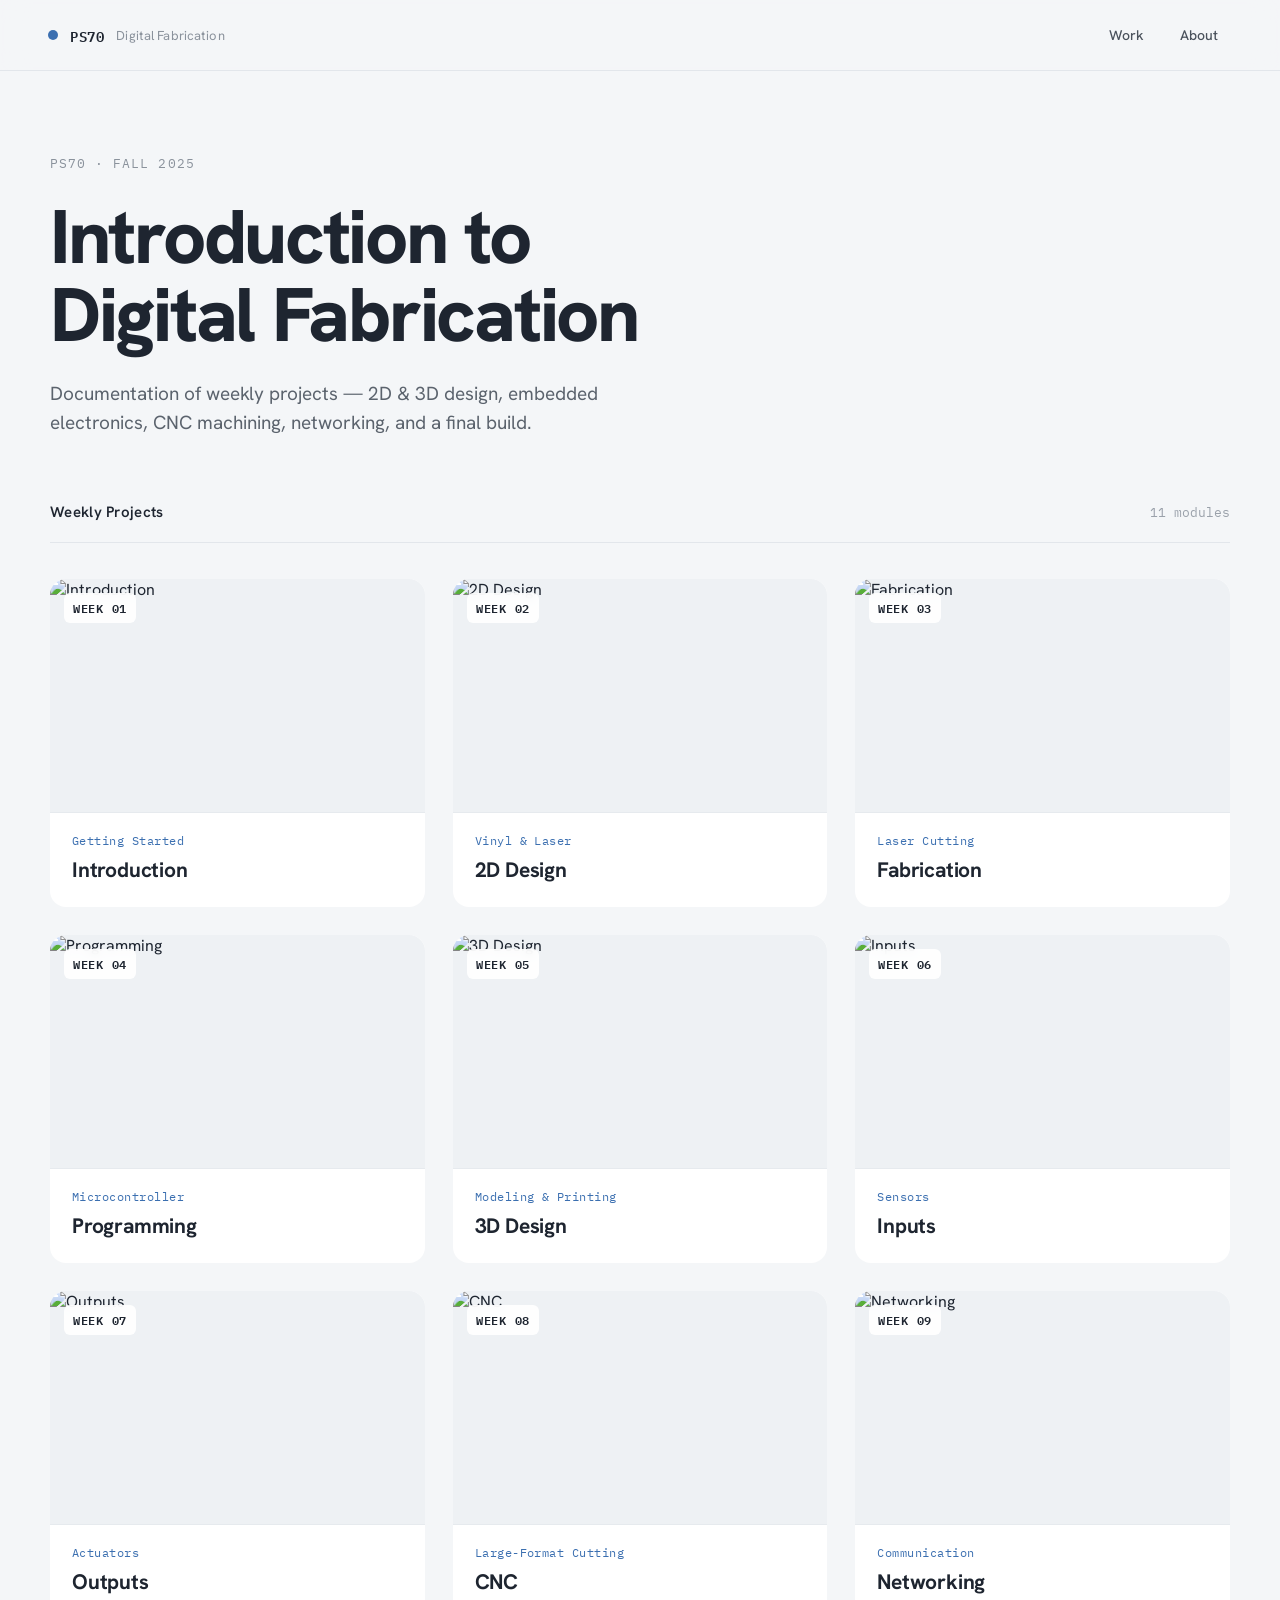
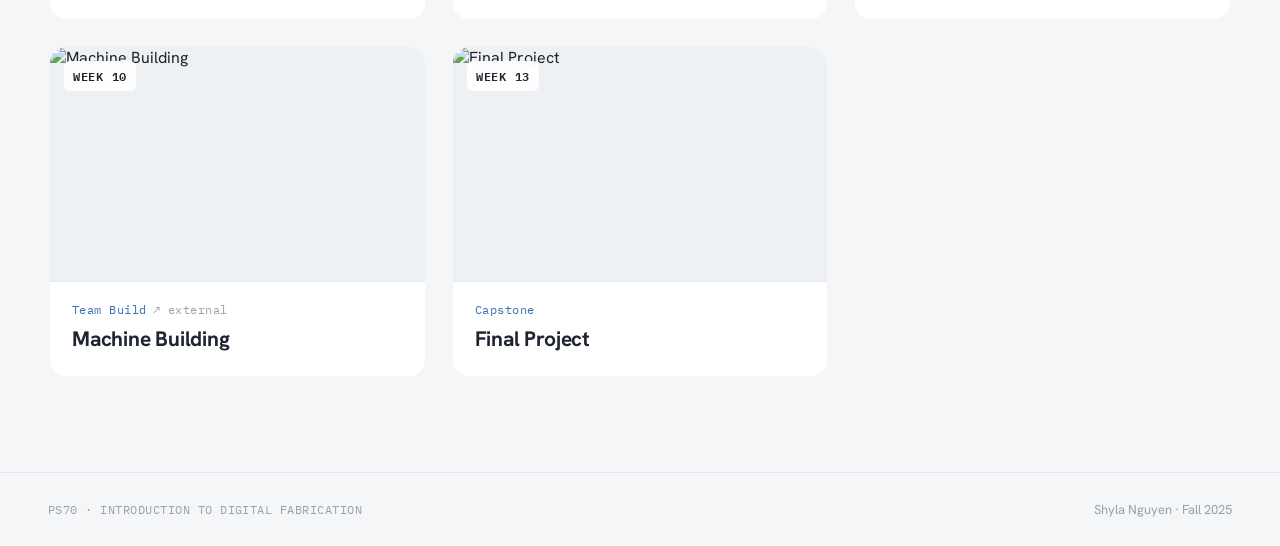
==== index.html @ d968ac26 "Redesign portfolio as multi-page static site Rebuild the site with the Claude Design look (Hanken Gr" ====
<!DOCTYPE html>
<html lang="en">
<head>
<meta charset="utf-8">
<meta name="viewport" content="width=device-width, initial-scale=1">
<title>Shyla Nguyen · PS70 Digital Fabrication</title>
<link rel="preconnect" href="https://fonts.googleapis.com">
<link rel="preconnect" href="https://fonts.gstatic.com" crossorigin>
<link href="https://fonts.googleapis.com/css2?family=Hanken+Grotesk:wght@400;500;600;700;800&family=IBM+Plex+Mono:wght@400;500;600&display=swap" rel="stylesheet">
<link href="style.css" rel="stylesheet">
</head>
<body>
  <header class="site-header">
    <a class="brand" href="index.html">
      <span class="brand-dot"></span>
      <span class="brand-name">PS70</span>
      <span class="brand-sub">Digital Fabrication</span>
    </a>
    <nav class="site-nav">
      <a class="nav-link" href="index.html">Work</a>
      <a class="nav-link" href="about.html">About</a>
    </nav>
  </header>
  <main class="main">
    <section class="hero">
      <div class="eyebrow">PS70 · FALL 2025</div>
      <h1 class="hero-title">Introduction to Digital Fabrication</h1>
      <p class="hero-sub">Documentation of weekly projects — 2D &amp; 3D design, embedded electronics, CNC machining, networking, and a final build.</p>
    </section>

    <section class="section">
      <div class="section-head">
        <h2 class="section-title">Weekly Projects</h2>
        <span class="section-count">11 modules</span>
      </div>
      <div class="grid">
      <a class="card" href="01_intro/index.html">
        <div class="card-thumb">
          <img src="01_intro/table-sketches-thumbnail.jpg" alt="Introduction" loading="lazy">
          <span class="card-badge">WEEK 01</span>
        </div>
        <div class="card-body">
          <div class="card-tag">Getting Started</div>
          <div class="card-title">Introduction</div>
        </div>
      </a>
      <a class="card" href="02_2Ddesign/index.html">
        <div class="card-thumb">
          <img src="02_2Ddesign/bearboxstack-thumbnail.jpg" alt="2D Design" loading="lazy">
          <span class="card-badge">WEEK 02</span>
        </div>
        <div class="card-body">
          <div class="card-tag">Vinyl &amp; Laser</div>
          <div class="card-title">2D Design</div>
        </div>
      </a>
      <a class="card" href="03_fabrication/index.html">
        <div class="card-thumb">
          <img src="03_fabrication/ferris-wheel-thumbnail.jpg" alt="Fabrication" loading="lazy">
          <span class="card-badge">WEEK 03</span>
        </div>
        <div class="card-body">
          <div class="card-tag">Laser Cutting</div>
          <div class="card-title">Fabrication</div>
        </div>
      </a>
      <a class="card" href="04_microcontroller/index.html">
        <div class="card-thumb">
          <img src="04_microcontroller/week-4-thumbnail.jpg" alt="Programming" loading="lazy">
          <span class="card-badge">WEEK 04</span>
        </div>
        <div class="card-body">
          <div class="card-tag">Microcontroller</div>
          <div class="card-title">Programming</div>
        </div>
      </a>
      <a class="card" href="05_3Ddesign/index.html">
        <div class="card-thumb">
          <img src="05_3Ddesign/cat-scan-thumbnail.jpg" alt="3D Design" loading="lazy">
          <span class="card-badge">WEEK 05</span>
        </div>
        <div class="card-body">
          <div class="card-tag">Modeling &amp; Printing</div>
          <div class="card-title">3D Design</div>
        </div>
      </a>
      <a class="card" href="06_inputs/index.html">
        <div class="card-thumb">
          <img src="06_inputs/mic-thumbnail.jpg" alt="Inputs" loading="lazy">
          <span class="card-badge">WEEK 06</span>
        </div>
        <div class="card-body">
          <div class="card-tag">Sensors</div>
          <div class="card-title">Inputs</div>
        </div>
      </a>
      <a class="card" href="07_outputs/index.html">
        <div class="card-thumb">
          <img src="07_outputs/car-thumbnail.jpg" alt="Outputs" loading="lazy">
          <span class="card-badge">WEEK 07</span>
        </div>
        <div class="card-body">
          <div class="card-tag">Actuators</div>
          <div class="card-title">Outputs</div>
        </div>
      </a>
      <a class="card" href="08_cnc/index.html">
        <div class="card-thumb">
          <img src="08_cnc/pond-thumbnail.jpg" alt="CNC" loading="lazy">
          <span class="card-badge">WEEK 08</span>
        </div>
        <div class="card-body">
          <div class="card-tag">Large-Format Cutting</div>
          <div class="card-title">CNC</div>
        </div>
      </a>
      <a class="card" href="09_networking/index.html">
        <div class="card-thumb">
          <img src="09_networking/turret-control-thumbnail.jpg" alt="Networking" loading="lazy">
          <span class="card-badge">WEEK 09</span>
        </div>
        <div class="card-body">
          <div class="card-tag">Communication</div>
          <div class="card-title">Networking</div>
        </div>
      </a>
      <a class="card" href="https://mmattyv.github.io/ps70-website/week10/" target="_blank" rel="noopener">
        <div class="card-thumb">
          <img src="10_machine/siracha.jpg" alt="Machine Building" loading="lazy">
          <span class="card-badge">WEEK 10</span>
        </div>
        <div class="card-body">
          <div class="card-tag">Team Build<span class="ext">↗ external</span></div>
          <div class="card-title">Machine Building</div>
        </div>
      </a>
      <a class="card" href="13_finalproject/index.html">
        <div class="card-thumb">
          <img src="13_finalproject/table_p2.jpg" alt="Final Project" loading="lazy">
          <span class="card-badge">WEEK 13</span>
        </div>
        <div class="card-body">
          <div class="card-tag">Capstone</div>
          <div class="card-title">Final Project</div>
        </div>
      </a>
      </div>
    </section>
  </main>
  <footer class="site-footer">
    <span class="footer-left">PS70 · INTRODUCTION TO DIGITAL FABRICATION</span>
    <span class="footer-right">Shyla Nguyen · Fall 2025</span>
  </footer>
</body>
</html>
---- style.css ----
/* PS70 — Introduction to Digital Fabrication
   Shared styles for the multi-page portfolio. Design ported from the
   Claude Design redesign (Hanken Grotesk + IBM Plex Mono, light UI). */

:root {
  --bg: #F4F6F8;
  --ink: #1E2530;
  --body: #3A424C;
  --muted: #4A525C;
  --muted-2: #5B636D;
  --muted-3: #8A929C;
  --muted-4: #9AA1AA;
  --accent: #3B6FB0;
  --line: #E2E6EB;
  --line-2: #E6EAEE;
  --line-3: #D4DAE0;
  --card: #FFFFFF;
  --thumb-bg: #EEF1F4;
}

* { box-sizing: border-box; }
html, body { margin: 0; padding: 0; }

body {
  font-family: 'Hanken Grotesk', system-ui, sans-serif;
  background: var(--bg);
  color: var(--ink);
  -webkit-font-smoothing: antialiased;
  min-height: 100vh;
  display: flex;
  flex-direction: column;
}

a { color: inherit; }
img { max-width: 100%; }

/* ---------- Header ---------- */
.site-header {
  position: sticky;
  top: 0;
  z-index: 30;
  display: flex;
  align-items: center;
  justify-content: space-between;
  gap: 16px;
  padding: 18px 48px;
  background: rgba(244, 246, 248, 0.82);
  backdrop-filter: blur(14px);
  -webkit-backdrop-filter: blur(14px);
  border-bottom: 1px solid var(--line);
}
.brand {
  display: flex;
  align-items: center;
  gap: 12px;
  text-decoration: none;
}
.brand-dot {
  width: 10px;
  height: 10px;
  border-radius: 50%;
  background: var(--accent);
  display: inline-block;
  flex-shrink: 0;
}
.brand-name {
  font-family: 'IBM Plex Mono', monospace;
  font-weight: 600;
  font-size: 14px;
  letter-spacing: 0.04em;
  color: var(--ink);
}
.brand-sub { font-size: 13px; color: var(--muted-3); letter-spacing: 0.01em; }
.site-nav { display: flex; align-items: center; gap: 8px; }
.nav-link {
  padding: 8px 14px;
  border-radius: 8px;
  font-size: 14px;
  font-weight: 500;
  color: var(--muted);
  text-decoration: none;
}
.nav-link:hover { background: rgba(30, 37, 48, 0.05); }

/* ---------- Layout ---------- */
.main { flex: 1; padding: 0 48px 96px; }

/* ---------- Home hero ---------- */
.hero { max-width: 1180px; margin: 0 auto; padding: 84px 0 64px; }
.eyebrow {
  font-family: 'IBM Plex Mono', monospace;
  font-size: 13px;
  letter-spacing: 0.08em;
  color: var(--muted-3);
  margin-bottom: 26px;
}
.hero-title {
  font-size: clamp(40px, 6vw, 76px);
  line-height: 1.02;
  font-weight: 800;
  letter-spacing: -0.03em;
  margin: 0 0 26px;
  max-width: 16ch;
  text-wrap: balance;
}
.hero-sub {
  font-size: 19px;
  line-height: 1.55;
  color: var(--muted-2);
  max-width: 56ch;
  margin: 0;
}

/* ---------- Projects grid ---------- */
.section { max-width: 1180px; margin: 0 auto; }
.section-head {
  display: flex;
  align-items: baseline;
  justify-content: space-between;
  padding-bottom: 20px;
  border-bottom: 1px solid var(--line);
  margin-bottom: 36px;
}
.section-title {
  font-size: 15px;
  font-weight: 600;
  letter-spacing: 0.02em;
  margin: 0;
  color: var(--ink);
}
.section-count {
  font-family: 'IBM Plex Mono', monospace;
  font-size: 13px;
  color: var(--muted-4);
}
.grid {
  display: grid;
  grid-template-columns: repeat(auto-fill, minmax(320px, 1fr));
  gap: 28px;
}
.card {
  background: var(--card);
  border-radius: 16px;
  overflow: hidden;
  display: flex;
  flex-direction: column;
  text-decoration: none;
  color: inherit;
  transition: box-shadow 0.25s ease, transform 0.25s ease;
}
.card:hover {
  box-shadow: 0 18px 40px -18px rgba(30, 37, 48, 0.28);
  transform: translateY(-4px);
}
.card-thumb {
  position: relative;
  aspect-ratio: 16 / 10;
  background: var(--thumb-bg);
  border-bottom: 1px solid var(--line-2);
}
.card-thumb img {
  position: absolute;
  inset: 0;
  width: 100%;
  height: 100%;
  object-fit: cover;
}
.card-badge {
  position: absolute;
  top: 14px;
  left: 14px;
  z-index: 2;
  font-family: 'IBM Plex Mono', monospace;
  font-size: 12px;
  font-weight: 600;
  letter-spacing: 0.06em;
  color: var(--ink);
  background: rgba(255, 255, 255, 0.9);
  backdrop-filter: blur(4px);
  padding: 5px 9px;
  border-radius: 6px;
}
.card-body {
  padding: 20px 22px 24px;
  display: flex;
  flex-direction: column;
  gap: 8px;
}
.card-tag {
  font-family: 'IBM Plex Mono', monospace;
  font-size: 12px;
  letter-spacing: 0.04em;
  color: var(--accent);
  display: flex;
  align-items: center;
  gap: 6px;
}
.card-tag .ext { color: var(--muted-4); }
.card-title {
  font-size: 21px;
  font-weight: 700;
  letter-spacing: -0.01em;
  color: var(--ink);
}

/* ---------- Week detail ---------- */
.article-wrap { max-width: 800px; margin: 0 auto; }
.back-link {
  display: inline-flex;
  align-items: center;
  gap: 8px;
  font-size: 14px;
  font-weight: 500;
  color: var(--muted-2);
  text-decoration: none;
  margin: 40px 0 44px;
}
.back-link:hover { color: var(--ink); }
.back-link .arrow { font-family: 'IBM Plex Mono', monospace; }
.week-eyebrow {
  font-family: 'IBM Plex Mono', monospace;
  font-size: 13px;
  letter-spacing: 0.08em;
  color: var(--accent);
  margin-bottom: 16px;
}
.week-title {
  font-size: clamp(34px, 5vw, 56px);
  line-height: 1.04;
  font-weight: 800;
  letter-spacing: -0.025em;
  margin: 0 0 32px;
}
.hero-img {
  display: block;
  width: 100%;
  max-width: 720px;
  height: auto;
  margin-bottom: 44px;
  border-radius: 18px;
  border: 1px solid var(--line-2);
}

/* ---------- Article blocks ---------- */
.article { max-width: 720px; }
.a-h {
  font-size: 23px;
  font-weight: 700;
  letter-spacing: -0.015em;
  color: var(--ink);
  margin: 40px 0 0;
  line-height: 1.25;
}
.a-p { font-size: 17px; line-height: 1.72; color: var(--body); margin: 16px 0; }
.a-ul, .a-ol {
  font-size: 17px;
  line-height: 1.7;
  color: var(--body);
  margin: 14px 0;
  padding-left: 24px;
}
.a-ul li { margin-bottom: 8px; }
.a-ol li { margin-bottom: 12px; }
.a-fig { margin: 0; }
.a-fig img, .a-fig video {
  display: block;
  width: 100%;
  max-width: 720px;
  height: auto;
  margin: 26px 0 6px;
  border-radius: 12px;
  border: 1px solid var(--line-2);
}
.a-fig video { background: #000; }
.a-cap { font-size: 13px; color: var(--muted-4); margin: 0 0 22px; }
.a-code {
  background: var(--ink);
  color: var(--line-2);
  font-family: 'IBM Plex Mono', monospace;
  font-size: 12.5px;
  line-height: 1.6;
  padding: 18px 20px;
  border-radius: 12px;
  overflow-x: auto;
  margin: 22px 0;
  white-space: pre;
}
.a-code code { font-family: inherit; background: none; color: inherit; padding: 0; }
.a-dl {
  display: inline-flex;
  align-items: center;
  gap: 8px;
  text-decoration: none;
  font-size: 14px;
  font-weight: 600;
  color: var(--ink);
  border: 1px solid var(--line-3);
  padding: 10px 16px;
  border-radius: 10px;
  margin: 10px 10px 10px 0;
}
.a-dl:hover { background: rgba(30, 37, 48, 0.04); }
.a-model { margin: 26px 0; }
.a-model model-viewer {
  width: 100%;
  height: 380px;
  background: var(--thumb-bg);
  border-radius: 12px;
  border: 1px solid var(--line-2);
  display: block;
}
.a-iframe {
  display: block;
  width: 100%;
  height: 480px;
  border: 1px solid var(--line-2);
  border-radius: 12px;
  margin: 26px 0;
}

/* ---------- About ---------- */
.about {
  max-width: 820px;
  margin: 0 auto;
  padding: 72px 0 0;
  display: flex;
  gap: 56px;
  flex-wrap: wrap;
  align-items: flex-start;
}
.about-photo {
  width: 180px;
  height: 180px;
  flex-shrink: 0;
  border: 1px solid var(--line-2);
  border-radius: 50%;
  object-fit: cover;
}
.about-body { flex: 1; min-width: 300px; }
.about-eyebrow {
  font-family: 'IBM Plex Mono', monospace;
  font-size: 13px;
  letter-spacing: 0.08em;
  color: var(--muted-3);
  margin-bottom: 18px;
}
.about-title {
  font-size: clamp(32px, 4.5vw, 48px);
  line-height: 1.05;
  font-weight: 800;
  letter-spacing: -0.025em;
  margin: 0 0 24px;
}
.about-title .accent { color: var(--accent); }
.about-p { font-size: 18px; line-height: 1.65; color: var(--muted); margin: 0 0 20px; }
.about-p:last-child { margin-bottom: 32px; }

/* ---------- Footer ---------- */
.site-footer {
  border-top: 1px solid var(--line);
  padding: 28px 48px;
  display: flex;
  align-items: center;
  justify-content: space-between;
  flex-wrap: wrap;
  gap: 12px;
}
.footer-left {
  font-family: 'IBM Plex Mono', monospace;
  font-size: 12px;
  color: var(--muted-4);
  letter-spacing: 0.04em;
}
.footer-right { font-size: 13px; color: var(--muted-4); }

/* ---------- Responsive ---------- */
@media (max-width: 640px) {
  .site-header { padding: 14px 20px; }
  .brand-sub { display: none; }
  .main { padding: 0 20px 72px; }
  .hero { padding: 56px 0 48px; }
  .site-footer { padding: 24px 20px; }
}
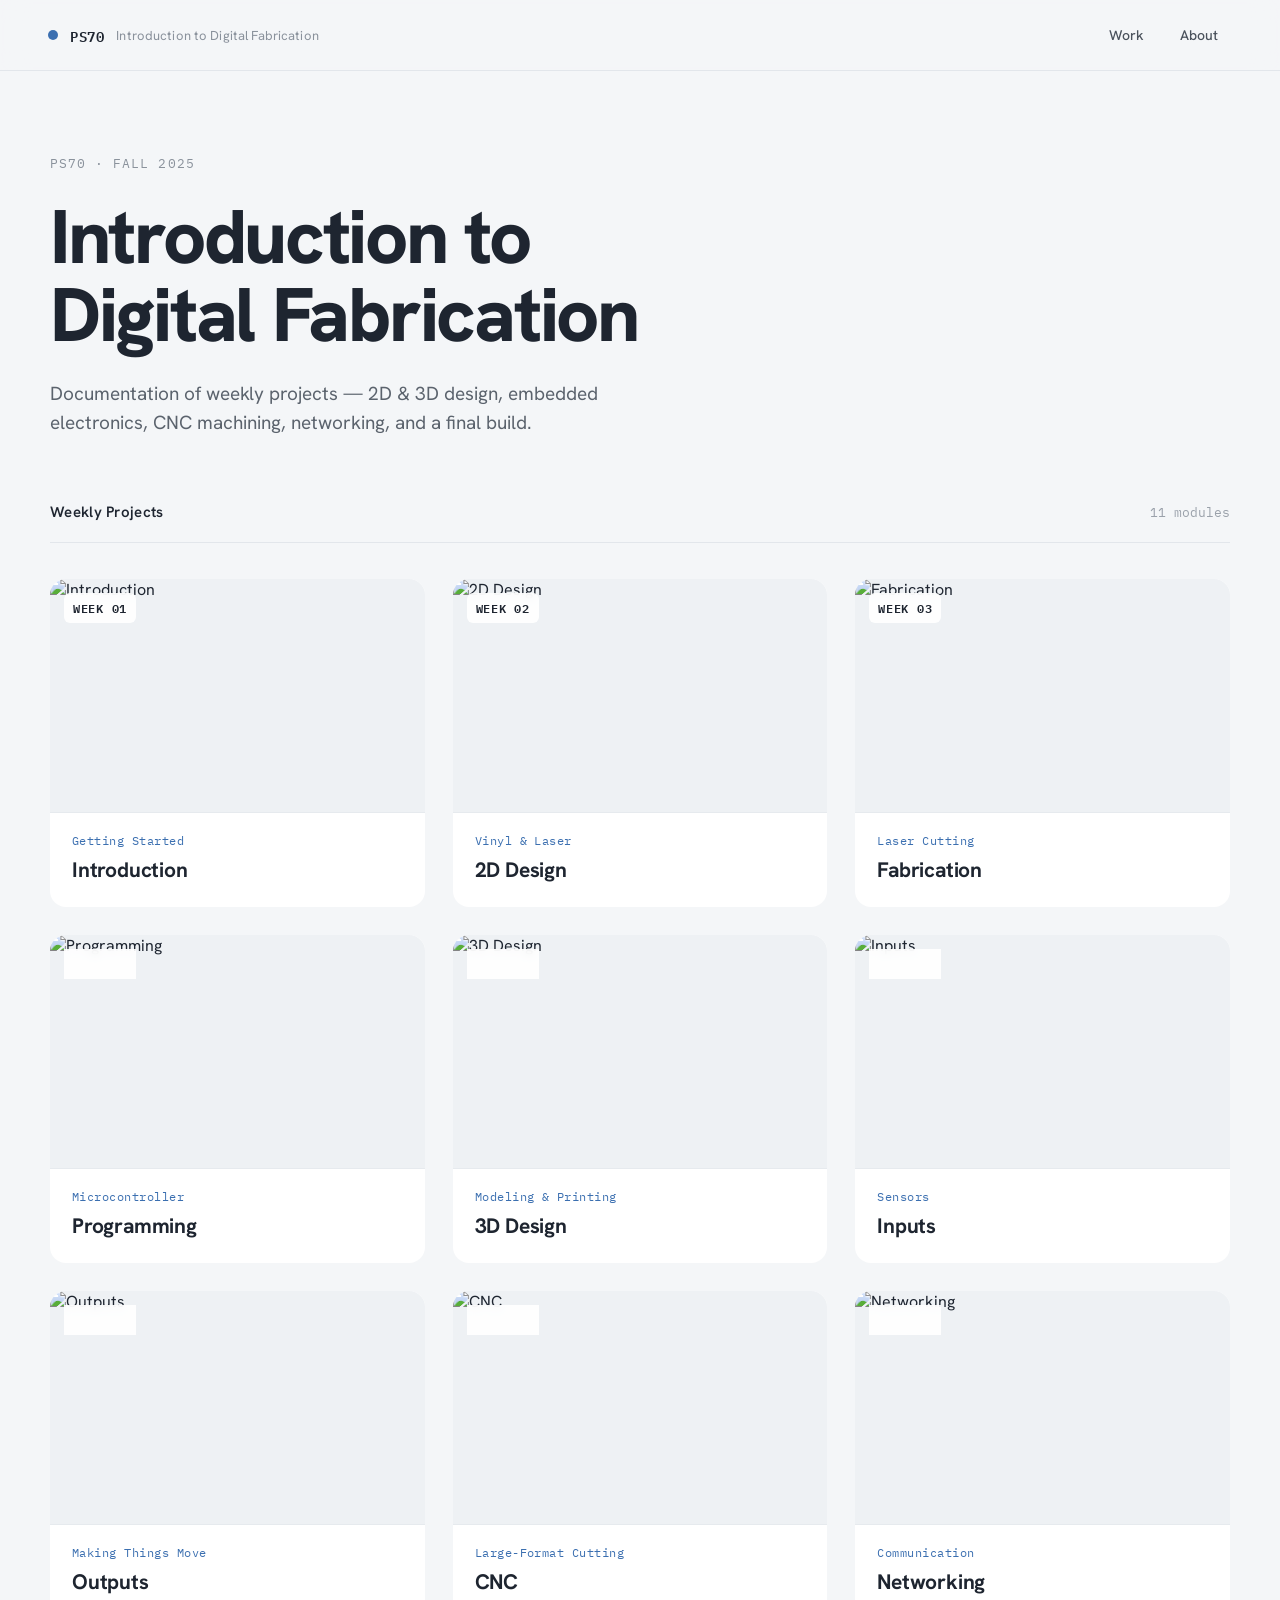
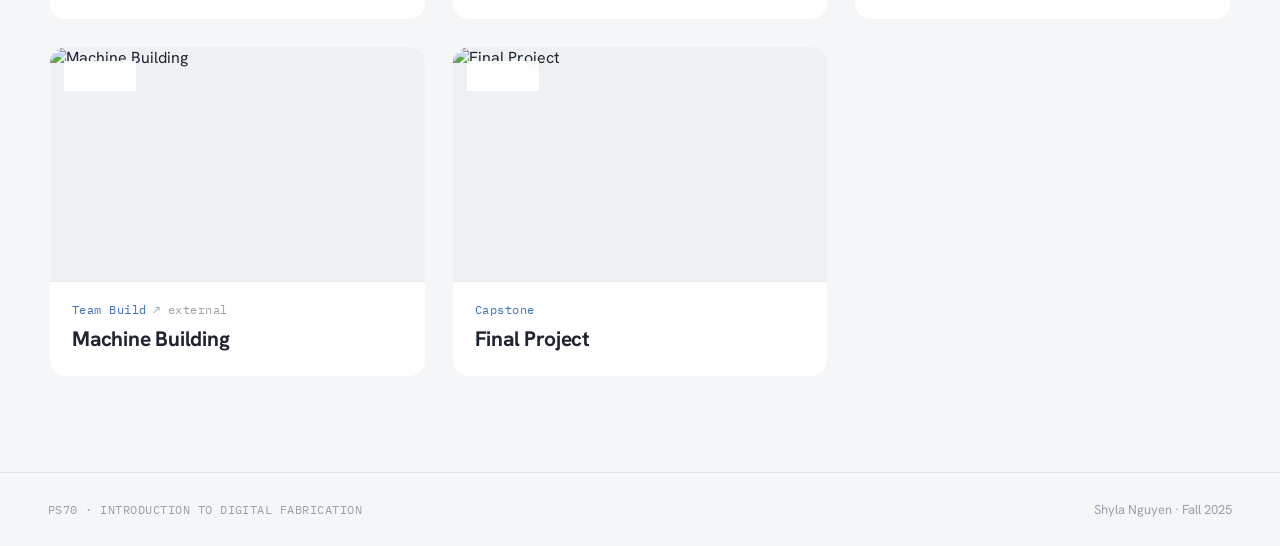
==== commit 7f913614: "small landing page changes" ====
--- a/index.html
+++ b/index.html
@@ -3,7 +3,7 @@
 <head>
 <meta charset="utf-8">
 <meta name="viewport" content="width=device-width, initial-scale=1">
-<title>Shyla Nguyen · PS70 Digital Fabrication</title>
+<title>Shyla Nguyen · PS70 Introduction to Digital Fabrication</title>
 <link rel="preconnect" href="https://fonts.googleapis.com">
 <link rel="preconnect" href="https://fonts.gstatic.com" crossorigin>
 <link href="https://fonts.googleapis.com/css2?family=Hanken+Grotesk:wght@400;500;600;700;800&family=IBM+Plex+Mono:wght@400;500;600&display=swap" rel="stylesheet">
@@ -14,7 +14,7 @@
     <a class="brand" href="index.html">
       <span class="brand-dot"></span>
       <span class="brand-name">PS70</span>
-      <span class="brand-sub">Digital Fabrication</span>
+      <span class="brand-sub">Introduction to Digital Fabrication</span>
     </a>
     <nav class="site-nav">
       <a class="nav-link" href="index.html">Work</a>
@@ -100,7 +100,7 @@
           <span class="card-badge">WEEK 07</span>
         </div>
         <div class="card-body">
-          <div class="card-tag">Actuators</div>
+          <div class="card-tag">Making Things Move</div>
           <div class="card-title">Outputs</div>
         </div>
       </a>
